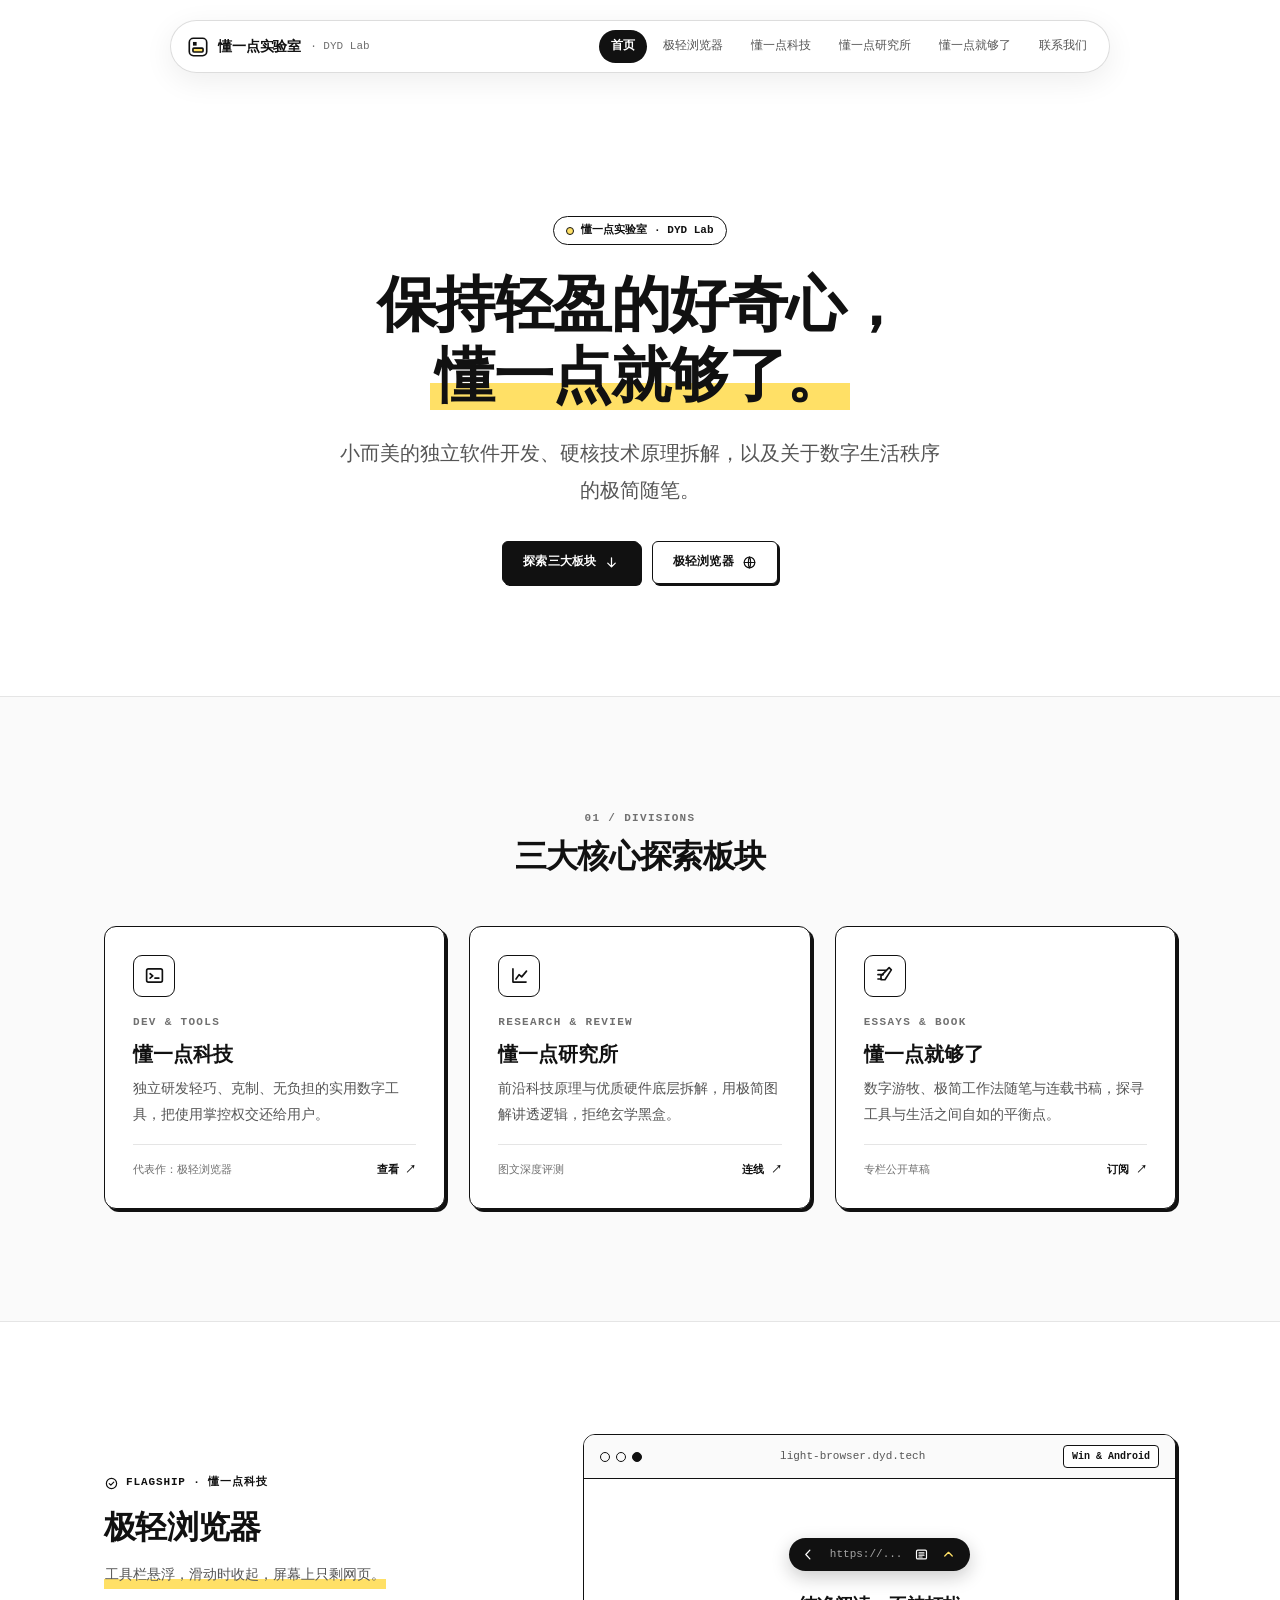
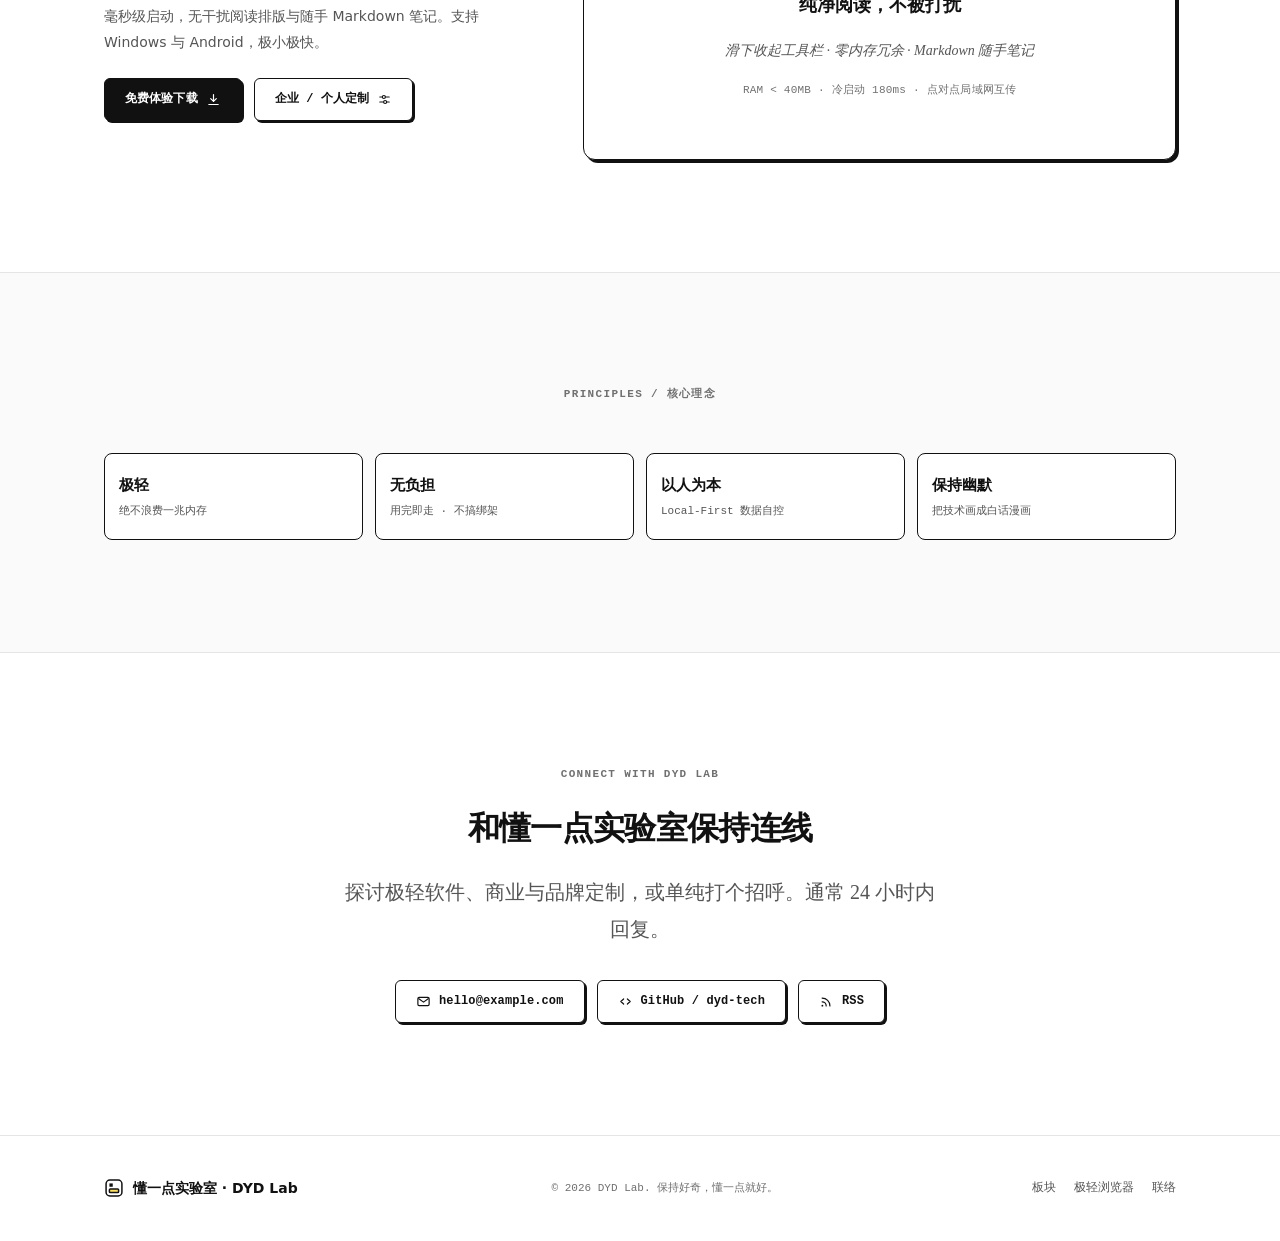
==== index.html @ 57135132 "换成 Stitch 设计的懂一点实验室首页 站名改为「懂一点实验室 · DYD Lab」，首页按墨线分格 + 硬边投影 + 荧光笔黄 重做，删掉定制接单页。原设计稿依赖 Tailwind CDN、Go" ====
<!DOCTYPE html>
<html lang="zh-CN">
<head>
<meta charset="utf-8">
<meta name="viewport" content="width=device-width, initial-scale=1">
<title>懂一点实验室 · DYD Lab</title>
<meta name="description" content="懂一点实验室（DYD Lab）：小而美的独立软件开发、技术原理拆解，以及关于数字生活秩序的极简随笔。主产品是极轻浏览器，支持 Windows 与 Android。">
<link rel="stylesheet" href="assets/style.css">
<link rel="icon" href="assets/logo.svg" type="image/svg+xml">
</head>
<body>
<a class="skip" href="#main">跳到正文</a>

<!-- 下面这些地址目前都还没有真实页面，先占位：
     · 极轻浏览器下载页（导航、卡片、下载按钮三处）
     · RSS 订阅源
     · 页脚邮箱 hello@example.com
     找到真实地址后整站替换。 -->

<header class="masthead">
  <div class="pill">
    <a class="brand" href="index.html" aria-label="懂一点实验室 首页">
      <svg viewBox="0 0 24 24" fill="none" stroke="currentColor" stroke-width="1.8" stroke-linecap="round" stroke-linejoin="round" aria-hidden="true">
        <rect x="2.5" y="2.5" width="19" height="19" rx="4.5"/>
        <rect x="6.5" y="6.5" width="4" height="4" fill="currentColor" stroke="none"/>
        <rect x="6.5" y="13.2" width="11" height="4.2" rx="1" style="fill:var(--hi)"/>
      </svg>
      <span class="name">懂一点实验室</span>
      <span class="sub">· DYD Lab</span>
    </a>
    <nav class="nav" aria-label="站内导航">
      <a href="index.html" aria-current="page">首页</a>
      <a href="#browser">极轻浏览器</a>
      <a href="#divisions">懂一点科技</a>
      <a href="#divisions">懂一点研究所</a>
      <a href="#divisions">懂一点就够了</a>
      <a href="#contact">联系我们</a>
    </nav>
  </div>
</header>

<main id="main">

  <section class="center">
    <div class="wrap wrap-narrow hero">
      <span class="tag"><span class="dot"></span>懂一点实验室 · DYD Lab</span>
      <h1>保持轻盈的好奇心，<br><span class="hi">懂一点就够了。</span></h1>
      <p class="lede">小而美的独立软件开发、硬核技术原理拆解，以及关于数字生活秩序的极简随笔。</p>
      <div class="actions">
        <a class="btn btn-ink" href="#divisions">探索三大板块
          <svg viewBox="0 0 24 24" fill="none" stroke="currentColor" stroke-width="2" stroke-linecap="round" stroke-linejoin="round" aria-hidden="true"><path d="M12 4.5v14M6 13l6 6 6-6"/></svg>
        </a>
        <a class="btn btn-line" href="#browser">极轻浏览器
          <svg viewBox="0 0 24 24" fill="none" stroke="currentColor" stroke-width="1.9" stroke-linecap="round" stroke-linejoin="round" aria-hidden="true"><circle cx="12" cy="12" r="8.5"/><path d="M3.6 12h16.8M12 3.5c2.4 2.6 2.4 14.4 0 17M12 3.5c-2.4 2.6-2.4 14.4 0 17"/></svg>
        </a>
      </div>
    </div>
  </section>

  <section class="band" id="divisions">
    <div class="wrap">
      <div class="sec-head">
        <span class="eyebrow">01 / Divisions</span>
        <h2>三大核心探索板块</h2>
      </div>
      <div class="grid3">

        <article class="panel card">
          <span class="icon">
            <svg viewBox="0 0 24 24" fill="none" stroke="currentColor" stroke-width="1.9" stroke-linecap="round" stroke-linejoin="round" aria-hidden="true"><rect x="3" y="4.5" width="18" height="15" rx="2"/><path d="M7 10l3 2.5L7 15M12.5 15h4.5"/></svg>
          </span>
          <div class="body">
            <span class="eyebrow">Dev &amp; Tools</span>
            <h3>懂一点科技</h3>
            <p>独立研发轻巧、克制、无负担的实用数字工具，把使用掌控权交还给用户。</p>
          </div>
          <div class="foot">
            <span class="who">代表作：极轻浏览器</span>
            <a href="#browser">查看 ↗</a>
          </div>
        </article>

        <article class="panel card">
          <span class="icon">
            <svg viewBox="0 0 24 24" fill="none" stroke="currentColor" stroke-width="1.9" stroke-linecap="round" stroke-linejoin="round" aria-hidden="true"><path d="M4.5 4.5v15h15"/><path d="M8 16l3.5-5 3 2.6L20 7"/></svg>
          </span>
          <div class="body">
            <span class="eyebrow">Research &amp; Review</span>
            <h3>懂一点研究所</h3>
            <p>前沿科技原理与优质硬件底层拆解，用极简图解讲透逻辑，拒绝玄学黑盒。</p>
          </div>
          <div class="foot">
            <span class="who">图文深度评测</span>
            <a href="#contact">连线 ↗</a>
          </div>
        </article>

        <article class="panel card">
          <span class="icon">
            <svg viewBox="0 0 24 24" fill="none" stroke="currentColor" stroke-width="1.9" stroke-linecap="round" stroke-linejoin="round" aria-hidden="true"><path d="M4.5 6h9M4.5 11h6M4.5 16h4"/><path d="M19.8 5.6 17.3 3.1 8 12.4v4.5h4.5z"/></svg>
          </span>
          <div class="body">
            <span class="eyebrow">Essays &amp; Book</span>
            <h3>懂一点就够了</h3>
            <p>数字游牧、极简工作法随笔与连载书稿，探寻工具与生活之间自如的平衡点。</p>
          </div>
          <div class="foot">
            <span class="who">专栏公开草稿</span>
            <a href="#contact">订阅 ↗</a>
          </div>
        </article>

      </div>
    </div>
  </section>

  <section id="browser">
    <div class="wrap split">
      <div class="copy">
        <span class="flag">
          <svg viewBox="0 0 24 24" fill="none" stroke="currentColor" stroke-width="1.9" stroke-linecap="round" stroke-linejoin="round" aria-hidden="true"><circle cx="12" cy="12" r="8.2"/><path d="m8.4 12.2 2.5 2.5 4.7-5"/></svg>
          Flagship · 懂一点科技
        </span>
        <h2>极轻浏览器</h2>
        <p class="quote hi">工具栏悬浮，滑动时收起，屏幕上只剩网页。</p>
        <!-- 占位：毫秒级启动、极小极快这些数字还没实测，等你改文案时一起定 -->
        <p>毫秒级启动，无干扰阅读排版与随手 Markdown 笔记。支持 Windows 与 Android，极小极快。</p>
        <div class="actions">
          <a class="btn btn-ink" href="#browser">免费体验下载
            <svg viewBox="0 0 24 24" fill="none" stroke="currentColor" stroke-width="1.9" stroke-linecap="round" stroke-linejoin="round" aria-hidden="true"><path d="M12 4v11M7.5 10.5 12 15l4.5-4.5M4.5 20h15"/></svg>
          </a>
          <a class="btn btn-line" href="mailto:hello@example.com?subject=%E6%9E%81%E8%BD%BB%E6%B5%8F%E8%A7%88%E5%99%A8%E5%AE%9A%E5%88%B6%E5%92%A8%E8%AF%A2">企业 / 个人定制
            <svg viewBox="0 0 24 24" fill="none" stroke="currentColor" stroke-width="1.9" stroke-linecap="round" stroke-linejoin="round" aria-hidden="true"><path d="M4.5 8h4M13.5 8h6M4.5 16h6M15.5 16h4"/><circle cx="11" cy="8" r="2.4" style="fill:var(--paper)"/><circle cx="13" cy="16" r="2.4" style="fill:var(--paper)"/></svg>
          </a>
        </div>
      </div>

      <div class="panel mock">
        <div class="mock-bar">
          <span class="dots" aria-hidden="true"><i></i><i></i><i></i></span>
          <!-- 占位：域名还没定 -->
          <span class="url">light-browser.dyd.tech</span>
          <span class="chip">Win &amp; Android</span>
        </div>
        <div class="mock-body">
          <span class="toolbar" aria-hidden="true">
            <svg viewBox="0 0 24 24" fill="none" stroke="currentColor" stroke-width="2" stroke-linecap="round" stroke-linejoin="round"><path d="M11 5 4.5 12 11 19"/></svg>
            <span class="addr">https://...</span>
            <svg viewBox="0 0 24 24" fill="none" stroke="currentColor" stroke-width="1.9" stroke-linecap="round" stroke-linejoin="round"><rect x="4" y="5" width="16" height="14" rx="2"/><path d="M8 9.5h8M8 13h8M8 16h5"/></svg>
            <svg class="up" viewBox="0 0 24 24" fill="none" stroke="currentColor" stroke-width="2" stroke-linecap="round" stroke-linejoin="round"><path d="m6 14.5 6-6 6 6"/></svg>
          </span>
          <h4>纯净阅读，不被打扰</h4>
          <p class="sub">滑下收起工具栏 · 零内存冗余 · Markdown 随手笔记</p>
          <!-- 占位：这两个数值是设计稿里带的，没实测过 -->
          <p class="stat">RAM &lt; 40MB · 冷启动 180ms · 点对点局域网互传</p>
        </div>
      </div>
    </div>
  </section>

  <section class="band" id="principles">
    <div class="wrap">
      <div class="sec-head">
        <span class="eyebrow">Principles / 核心理念</span>
      </div>
      <div class="chips">
        <div class="chip"><b>极轻</b><span>绝不浪费一兆内存</span></div>
        <div class="chip"><b>无负担</b><span>用完即走 · 不搞绑架</span></div>
        <div class="chip"><b>以人为本</b><span>Local-First 数据自控</span></div>
        <div class="chip"><b>保持幽默</b><span>把技术画成白话漫画</span></div>
      </div>
    </div>
  </section>

  <section id="contact">
    <div class="wrap wrap-narrow hero center">
      <span class="eyebrow">Connect with DYD Lab</span>
      <h2>和懂一点实验室保持连线</h2>
      <!-- 占位：24 小时回复这个承诺先别写死 -->
      <p class="lede">探讨极轻软件、商业与品牌定制，或单纯打个招呼。通常 24 小时内回复。</p>
      <div class="actions">
        <a class="btn btn-line" href="mailto:hello@example.com">
          <svg viewBox="0 0 24 24" fill="none" stroke="currentColor" stroke-width="1.9" stroke-linecap="round" stroke-linejoin="round" aria-hidden="true"><rect x="3" y="5.5" width="18" height="13" rx="2"/><path d="m4.5 7.5 7.5 5.5 7.5-5.5"/></svg>
          hello@example.com
        </a>
        <a class="btn btn-line" href="https://github.com/dyd-tech" rel="noopener" target="_blank">
          <svg viewBox="0 0 24 24" fill="none" stroke="currentColor" stroke-width="1.9" stroke-linecap="round" stroke-linejoin="round" aria-hidden="true"><path d="m9 8-4.5 4L9 16M15 8l4.5 4L15 16"/></svg>
          GitHub / dyd-tech
        </a>
        <a class="btn btn-line" href="#contact">
          <svg viewBox="0 0 24 24" fill="none" stroke="currentColor" stroke-width="1.9" stroke-linecap="round" stroke-linejoin="round" aria-hidden="true"><path d="M5 12.5a6.5 6.5 0 0 1 6.5 6.5M5 6.5A12.5 12.5 0 0 1 17.5 19"/><circle cx="5.4" cy="18.6" r="1.5" fill="currentColor" stroke="none"/></svg>
          RSS
        </a>
      </div>
    </div>
  </section>

</main>

<footer class="site-foot">
  <div class="wrap foot-line">
    <span class="who">
      <svg viewBox="0 0 24 24" fill="none" stroke="currentColor" stroke-width="1.8" stroke-linecap="round" stroke-linejoin="round" aria-hidden="true"><rect x="2.5" y="2.5" width="19" height="19" rx="4.5"/><rect x="6.5" y="6.5" width="4" height="4" fill="currentColor" stroke="none"/><rect x="6.5" y="13.2" width="11" height="4.2" rx="1" style="fill:var(--hi)"/></svg>
      懂一点实验室 · DYD Lab
    </span>
    <span class="copy">© 2026 DYD Lab. 保持好奇，懂一点就好。</span>
    <nav aria-label="页脚导航">
      <a href="#divisions">板块</a>
      <a href="#browser">极轻浏览器</a>
      <a href="#contact">联络</a>
    </nav>
  </div>
</footer>

</body>
</html>
---- assets/style.css ----
/* 懂一点实验室 · DYD Tech 全站样式。零构建、不下载字体、不用 JavaScript。
   视觉语言来自 ref/stitch_ 那版设计：墨线分格 + 硬边偏移投影 + 荧光笔黄。
   原稿用 Tailwind CDN、Google Fonts 和 Material Symbols，这里全部换成了
   系统字体和内联 SVG，因为那些外链在国内加载不出来。 */

:root {
  color-scheme: light;

  --paper: #ffffff;
  --canvas: #fafafa;
  --ink: #111111;
  --ink-2: #555555;
  --ink-3: #707070;
  --hairline: #e5e5e5;
  --hi: #ffe066;

  --sans: system-ui, -apple-system, "Segoe UI", "PingFang SC", "Hiragino Sans GB", "Microsoft YaHei", "Noto Sans CJK SC", sans-serif;
  --serif: Georgia, "Iowan Old Style", "Songti SC", "Source Han Serif SC", "Noto Serif CJK SC", SimSun, serif;
  --mono: ui-monospace, "Cascadia Mono", "SF Mono", Menlo, Consolas, "Liberation Mono", monospace;

  --gutter: 24px;
  --maxw: 1120px;
  --stroke: 1.5px;
  --sh-sm: 2px 2px 0 var(--ink);
  --sh-md: 3px 3px 0 var(--ink);
  --drop: 0 8px 30px rgba(17, 17, 17, .07);
}

@media (prefers-color-scheme: dark) {
  :root {
    color-scheme: dark;
    --paper: #101011;
    --canvas: #17181a;
    --ink: #f2f1ec;
    --ink-2: #a5a49d;
    --ink-3: #9a9892;
    --hairline: #2c2d30;
    --hi: #ffd84d;
    --drop: 0 8px 30px rgba(0, 0, 0, .55);
  }
}

*, *::before, *::after { box-sizing: border-box; }

html {
  -webkit-text-size-adjust: 100%;
  scroll-behavior: smooth;
}

body {
  margin: 0;
  background: var(--paper);
  color: var(--ink);
  font-family: var(--sans);
  font-size: 1rem;
  line-height: 1.75;
  -webkit-font-smoothing: antialiased;
}

h1, h2, h3, h4, p, ul, ol, dl, dd, figure { margin: 0; }
ul, ol { padding: 0; list-style: none; }

h1 {
  font-size: clamp(2.125rem, 7.4vw, 3.75rem);
  font-weight: 800;
  line-height: 1.18;
  letter-spacing: -.025em;
}
h2 {
  font-size: clamp(1.5rem, 3.4vw, 2rem);
  font-weight: 800;
  line-height: 1.3;
  letter-spacing: -.02em;
}
h3 { font-size: 1.25rem; font-weight: 700; line-height: 1.4; }

a { color: inherit; text-decoration: none; }
a:hover { text-decoration: underline; text-decoration-thickness: 1.5px; text-underline-offset: .18em; }

::selection { background: var(--hi); color: var(--ink); }

:focus-visible { outline: 2px solid var(--ink); outline-offset: 3px; }

.wrap {
  width: 100%;
  max-width: var(--maxw);
  margin-inline: auto;
  padding-inline: var(--gutter);
}
.wrap-narrow { max-width: 760px; }

.skip {
  position: absolute;
  left: -9999px;
  top: 16px;
  z-index: 60;
  background: var(--ink);
  color: var(--paper);
  padding: 8px 16px;
}
.skip:focus { left: 16px; }

/* 通用小标签：等宽、字号小、字距拉开，像制图时的标注 */
.eyebrow {
  font-family: var(--mono);
  font-size: .6875rem;
  font-weight: 600;
  letter-spacing: .12em;
  text-transform: uppercase;
  color: var(--ink-3);
}

/* 荧光笔：只用来标最想说的那一句 */
.hi {
  background: linear-gradient(180deg, transparent 62%, var(--hi) 62%);
  -webkit-box-decoration-break: clone;
  box-decoration-break: clone;
  padding-inline: .08em;
}

/* ---------- 悬浮胶囊导航 ---------- */
.masthead {
  position: fixed;
  top: 20px;
  left: 0;
  right: 0;
  z-index: 50;
  display: flex;
  justify-content: center;
  padding-inline: 16px;
  pointer-events: none;
}
.pill {
  pointer-events: auto;
  display: flex;
  align-items: center;
  gap: 20px;
  width: 100%;
  max-width: 940px;
  padding: 9px 10px 9px 16px;
  min-width: 0;
  border: 1px solid color-mix(in srgb, var(--ink) 14%, transparent);
  border-radius: 999px;
  background: color-mix(in srgb, var(--paper) 88%, transparent);
  -webkit-backdrop-filter: blur(12px) saturate(1.4);
  backdrop-filter: blur(12px) saturate(1.4);
  box-shadow: var(--drop);
}
.brand { display: flex; align-items: center; gap: 9px; flex: none; }
.brand svg { width: 22px; height: 22px; display: block; }
.brand .name { font-size: .875rem; font-weight: 800; letter-spacing: -.01em; white-space: nowrap; }
.brand .sub {
  font-family: var(--mono);
  font-size: .6875rem;
  color: var(--ink-3);
  white-space: nowrap;
}
.nav {
  display: flex;
  align-items: center;
  gap: 4px;
  min-width: 0;
  overflow-x: auto;
  scrollbar-width: none;
  margin-left: auto;
}
.nav::-webkit-scrollbar { display: none; }
.nav a {
  display: block;
  padding: 6px 12px;
  border-radius: 999px;
  font-family: var(--mono);
  font-size: .75rem;
  white-space: nowrap;
  color: var(--ink-2);
}
.nav a:hover { color: var(--ink); text-decoration: none; }
.nav a[aria-current="page"] {
  background: var(--ink);
  color: var(--paper);
  font-weight: 600;
}

/* ---------- 按钮 ---------- */
.btn {
  display: inline-flex;
  align-items: center;
  justify-content: center;
  gap: 8px;
  padding: 10px 20px;
  border: var(--stroke) solid var(--ink);
  border-radius: 6px;
  font-family: var(--mono);
  font-size: .75rem;
  font-weight: 700;
  letter-spacing: .01em;
  box-shadow: var(--sh-sm);
  transition: transform .15s ease, box-shadow .15s ease, background-color .15s ease;
}
.btn:hover { text-decoration: none; }
.btn svg { width: 15px; height: 15px; flex: none; }
.btn-ink { background: var(--ink); color: var(--paper); }
.btn-line { background: var(--paper); color: var(--ink); }
.btn-line:hover { background: var(--ink); color: var(--paper); }
.btn:hover { transform: translate(-1px, -1px); box-shadow: var(--sh-md); }
.btn:active { transform: translate(1px, 1px); box-shadow: 0 0 0 var(--ink); }

/* ---------- 面板与标签 ---------- */
.panel {
  border: var(--stroke) solid var(--ink);
  border-radius: 12px;
  background: var(--paper);
  box-shadow: var(--sh-md);
}
.tag {
  display: inline-flex;
  align-items: center;
  gap: 7px;
  padding: 4px 12px;
  border: 1px solid var(--ink);
  border-radius: 999px;
  background: var(--paper);
  font-family: var(--mono);
  font-size: .6875rem;
  font-weight: 700;
}
.tag .dot {
  width: 8px;
  height: 8px;
  border-radius: 50%;
  border: 1px solid var(--ink);
  background: var(--hi);
  flex: none;
}

/* ---------- 版面节奏 ---------- */
main { padding-top: 104px; }
section { padding-block: clamp(64px, 9vw, 112px); scroll-margin-top: 104px; }
.band { background: var(--canvas); border-block: 1px solid var(--hairline); }
.center { text-align: center; }
.sec-head { display: grid; gap: 8px; justify-items: center; margin-bottom: clamp(32px, 5vw, 48px); }
.sec-head p { color: var(--ink-2); max-width: 34em; }

/* ---------- 首屏 ---------- */
.hero { display: grid; gap: 24px; justify-items: center; }
.hero h1 { max-width: 18em; }
.hero .lede {
  font-family: var(--serif);
  font-size: clamp(1.0625rem, 2.4vw, 1.25rem);
  line-height: 1.85;
  color: var(--ink-2);
  max-width: 30em;
}
.actions { display: flex; flex-wrap: wrap; gap: 12px; justify-content: center; padding-top: 8px; }

/* ---------- 三大板块 ---------- */
.grid3 {
  display: grid;
  gap: 24px;
  grid-template-columns: repeat(auto-fit, minmax(260px, 1fr));
  align-items: start;
}
.card { display: flex; flex-direction: column; gap: 16px; padding: 28px; }
.card:hover { transform: translateY(-2px); transition: transform .15s ease; }
.card .icon {
  display: grid;
  place-items: center;
  width: 42px;
  height: 42px;
  border: var(--stroke) solid var(--ink);
  border-radius: 9px;
  background: var(--paper);
}
.card .icon svg { width: 21px; height: 21px; }
.card .body { display: grid; gap: 8px; }
.card .body p { font-size: .875rem; line-height: 1.85; color: var(--ink-2); }
.card .foot {
  display: flex;
  align-items: center;
  justify-content: space-between;
  gap: 12px;
  padding-top: 16px;
  border-top: 1px solid var(--hairline);
  font-family: var(--mono);
  font-size: .6875rem;
}
.card .foot .who { color: var(--ink-3); }
.card .foot a { font-weight: 700; }

/* ---------- 极轻浏览器 ---------- */
.split {
  display: grid;
  gap: clamp(32px, 5vw, 56px);
  align-items: center;
  grid-template-columns: minmax(0, 5fr) minmax(0, 7fr);
}
@media (max-width: 56rem) { .split { grid-template-columns: minmax(0, 1fr); } }
.split .copy { display: grid; gap: 14px; justify-items: start; }
.split .flag {
  display: inline-flex;
  align-items: center;
  gap: 7px;
  font-family: var(--mono);
  font-size: .6875rem;
  font-weight: 700;
  letter-spacing: .08em;
  text-transform: uppercase;
  color: var(--ink);
}
.split .flag svg { width: 15px; height: 15px; }
.split .copy p { font-size: .875rem; line-height: 1.9; color: var(--ink-2); }
.split .quote {
  font-family: var(--serif);
  font-size: 1.0625rem;
  font-weight: 500;
  line-height: 1.8;
  color: var(--ink);
}

/* 浏览器示意图：顶部标题栏 + 中间那条悬浮工具栏 */
.mock { overflow: hidden; }
.mock-bar {
  display: flex;
  align-items: center;
  justify-content: space-between;
  gap: 12px;
  padding: 10px 16px;
  background: var(--canvas);
  border-bottom: var(--stroke) solid var(--ink);
}
.mock-bar .dots { display: flex; gap: 6px; flex: none; }
.mock-bar .dots i {
  width: 10px;
  height: 10px;
  border-radius: 50%;
  border: 1px solid var(--ink);
}
.mock-bar .dots i:last-child { background: var(--ink); }
.mock-bar .url { font-family: var(--mono); font-size: .6875rem; color: var(--ink-2); }
.mock-bar .chip {
  padding: 2px 8px;
  border: 1px solid var(--ink);
  border-radius: 4px;
  font-family: var(--mono);
  font-size: .625rem;
  font-weight: 700;
  white-space: nowrap;
}
.mock-body {
  display: grid;
  gap: 18px;
  justify-items: center;
  align-content: center;
  min-height: 280px;
  padding: 40px 24px;
  text-align: center;
}
.mock-body.short { min-height: 190px; padding-block: 32px; }
.toolbar {
  display: inline-flex;
  align-items: center;
  gap: 12px;
  padding: 7px 14px;
  border-radius: 999px;
  background: var(--ink);
  color: var(--paper);
  box-shadow: 0 6px 18px rgba(17, 17, 17, .22);
}
.toolbar svg { width: 15px; height: 15px; flex: none; }
.toolbar .addr { font-family: var(--mono); font-size: .6875rem; color: color-mix(in srgb, var(--paper) 62%, var(--ink)); }
.toolbar .up { color: var(--hi); }
.mock-body h4 { font-size: 1.125rem; font-weight: 800; }
.mock-body .sub { font-family: var(--serif); font-style: italic; font-size: .875rem; color: var(--ink-2); }
.mock-body .stat { font-family: var(--mono); font-size: .6875rem; color: var(--ink-3); letter-spacing: .02em; }

/* ---------- 理念 ---------- */
.chips {
  display: grid;
  gap: 12px;
  grid-template-columns: repeat(auto-fit, minmax(150px, 1fr));
}
.chip {
  display: grid;
  gap: 4px;
  padding: 18px 14px;
  border: 1px solid var(--ink);
  border-radius: 8px;
  background: var(--paper);
  transition: border-color .15s ease, box-shadow .15s ease;
}
.chip:hover { box-shadow: var(--sh-sm); }
.chip b { font-size: .9375rem; font-weight: 800; }
.chip span { font-family: var(--mono); font-size: .6875rem; color: var(--ink-2); }

/* ---------- 页脚 ---------- */
.site-foot { border-top: 1px solid var(--hairline); padding-block: 40px; }
.foot-line {
  display: flex;
  align-items: center;
  justify-content: space-between;
  flex-wrap: wrap;
  gap: 16px 24px;
}
.foot-line .who { display: flex; align-items: center; gap: 9px; font-size: .875rem; font-weight: 700; }
.foot-line .who svg { width: 20px; height: 20px; }
.foot-line .copy { font-family: var(--mono); font-size: .6875rem; color: var(--ink-3); }
.foot-line nav { display: flex; gap: 18px; font-family: var(--mono); font-size: .75rem; }
.foot-line nav a { color: var(--ink-2); }
.foot-line nav a:hover { color: var(--ink); }

/* ---------- 404 ---------- */
.lost { display: grid; gap: 24px; justify-items: center; min-height: calc(100vh - 200px); align-content: center; }
.lost .code {
  font-size: clamp(4rem, 20vw, 9rem);
  font-weight: 800;
  line-height: .9;
  letter-spacing: -.05em;
}

@media (max-width: 40rem) {
  .brand .sub { display: none; }
  main { padding-top: 92px; }
  section { scroll-margin-top: 92px; }
}

@media (prefers-reduced-motion: reduce) {
  html { scroll-behavior: auto; }
  *, *::before, *::after {
    transition-duration: .01ms !important;
    animation-duration: .01ms !important;
  }
  .btn:hover, .btn:active { transform: none; }
  .card:hover { transform: none; }
}
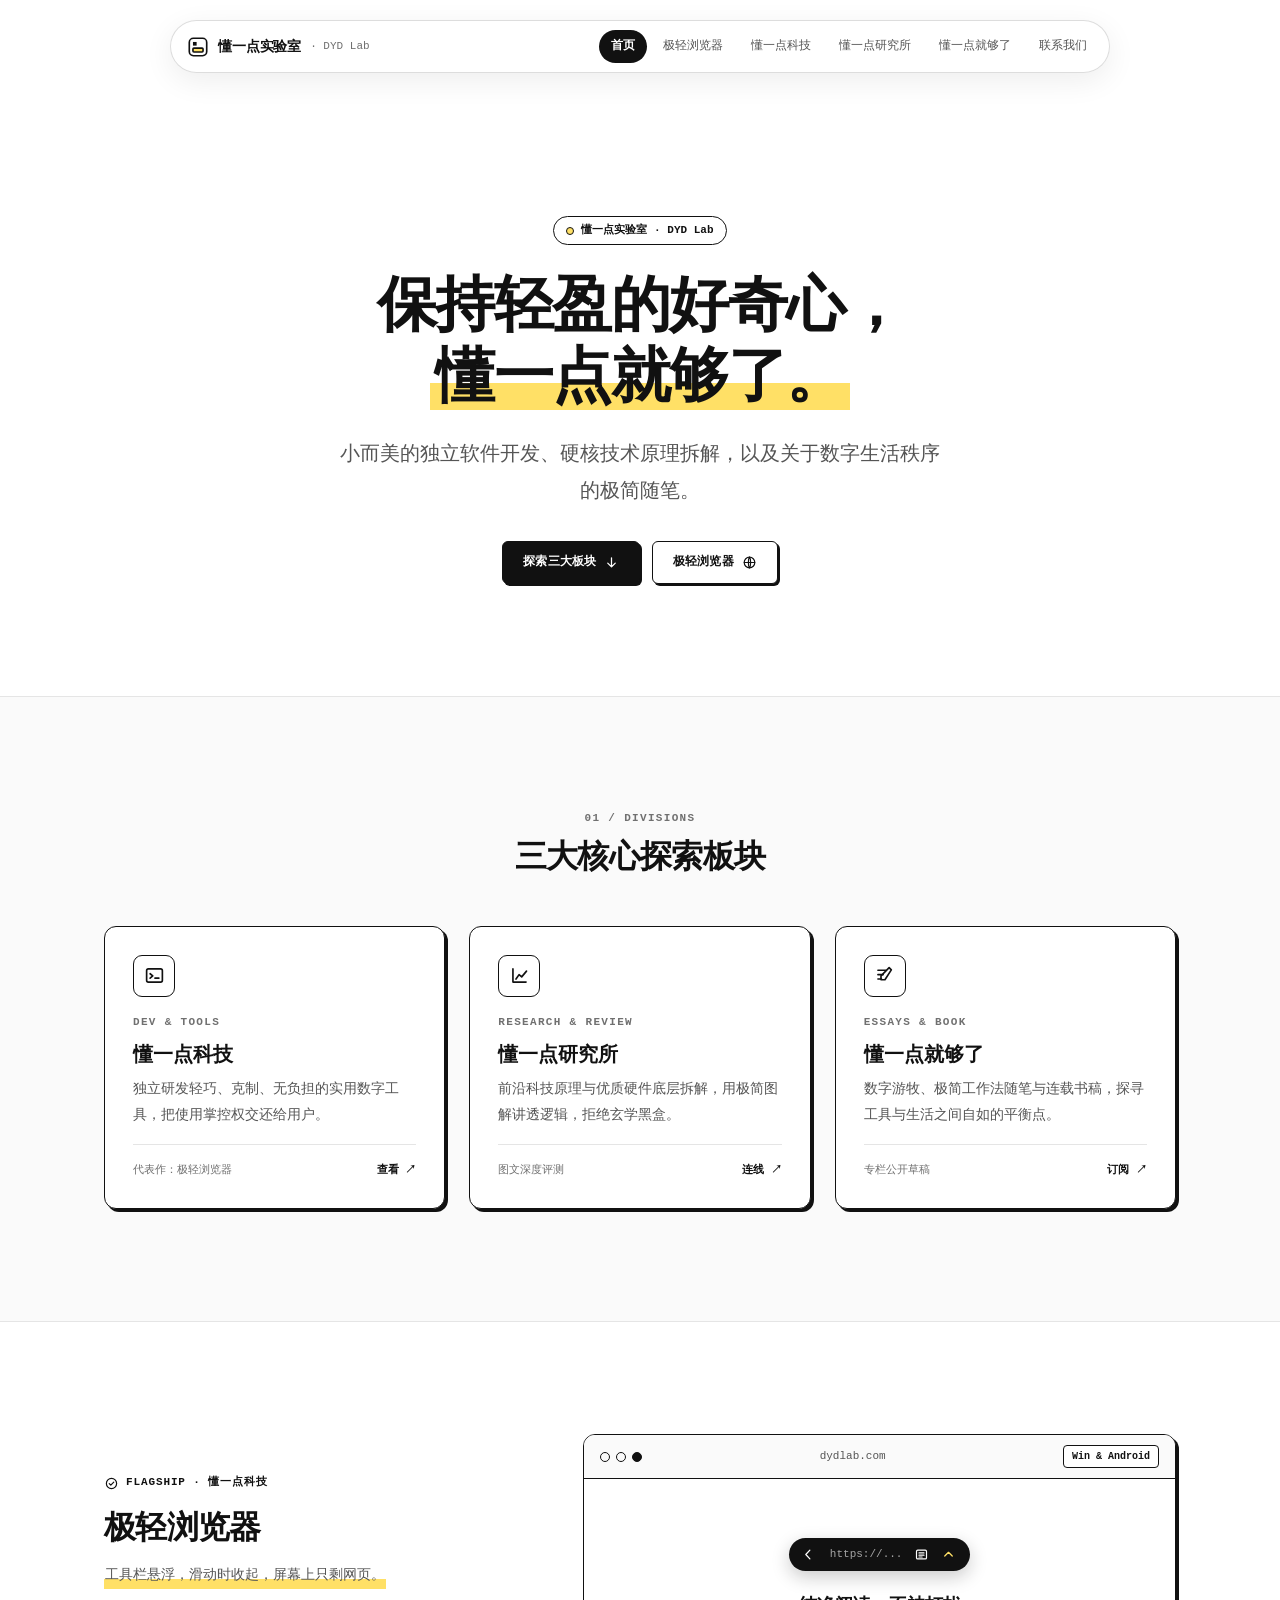
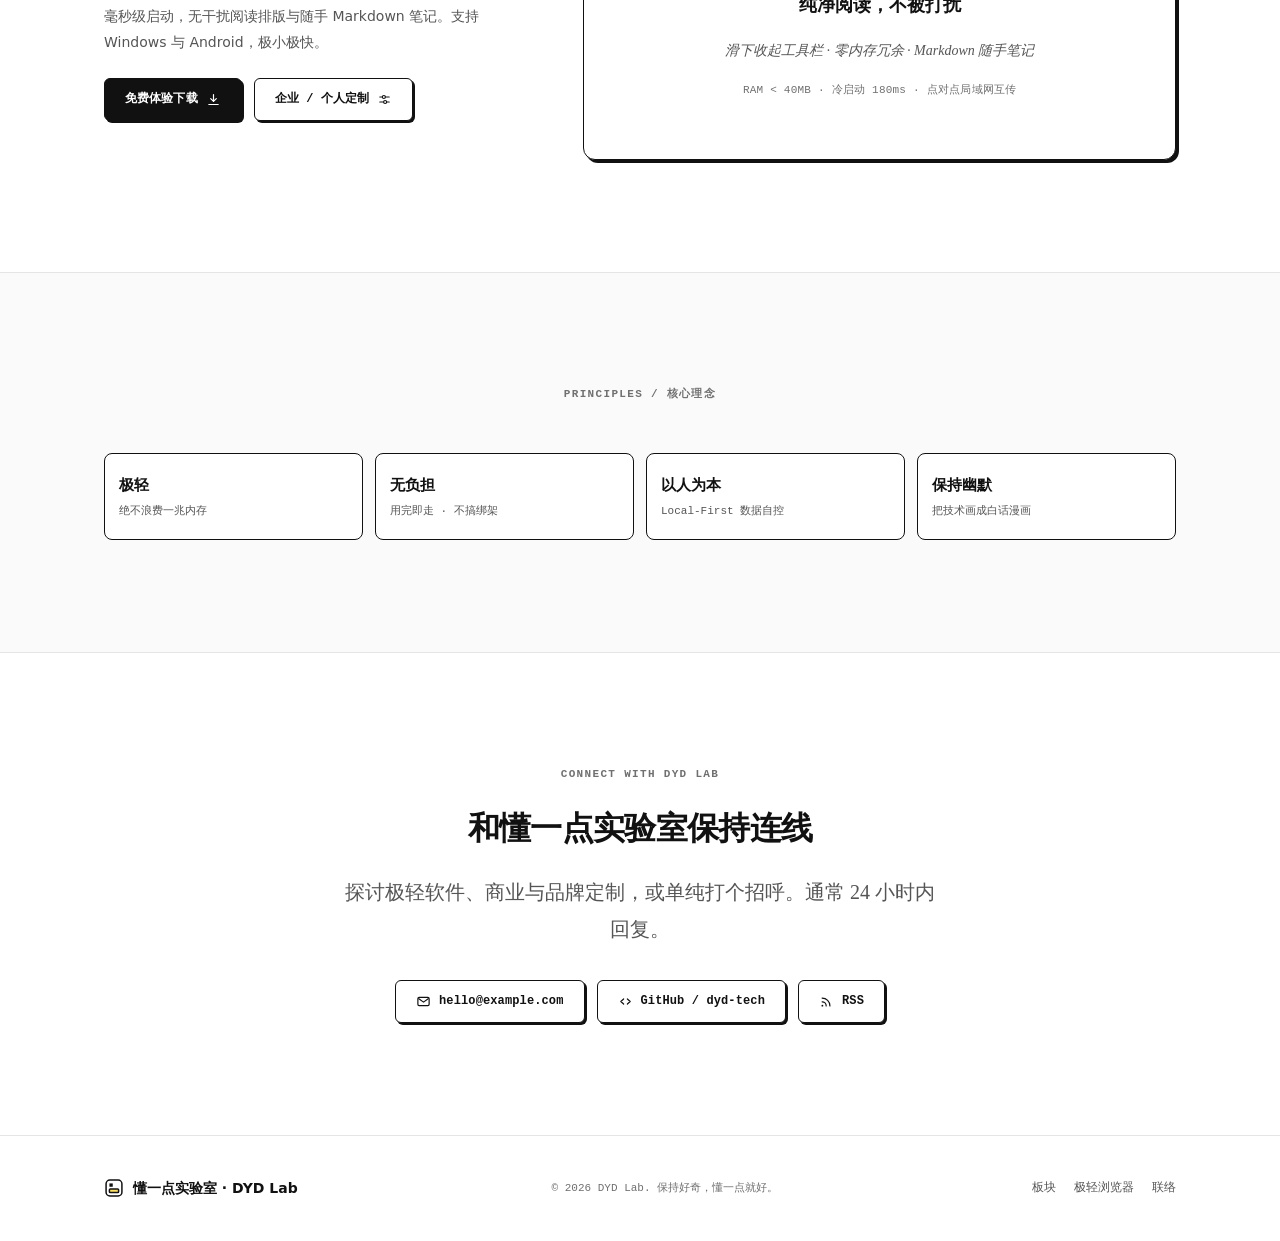
==== commit 56c5d06f: "极轻浏览器链接指向 dydlab.com 产品页，补上站点规范地址 产品页已上线，导航、首屏按钮、板块卡片、下载按钮和 404 里的占位锚点 换成真实地址；示意图地址栏改用 dydlab.com。" ====
--- a/index.html
+++ b/index.html
@@ -6,13 +6,13 @@
 <title>懂一点实验室 · DYD Lab</title>
 <meta name="description" content="懂一点实验室（DYD Lab）：小而美的独立软件开发、技术原理拆解，以及关于数字生活秩序的极简随笔。主产品是极轻浏览器，支持 Windows 与 Android。">
 <link rel="stylesheet" href="assets/style.css">
+<link rel="canonical" href="https://dydlab.com/">
 <link rel="icon" href="assets/logo.svg" type="image/svg+xml">
 </head>
 <body>
 <a class="skip" href="#main">跳到正文</a>
 
-<!-- 下面这些地址目前都还没有真实页面，先占位：
-     · 极轻浏览器下载页（导航、卡片、下载按钮三处）
+<!-- 下面这些地址目前还没有真实页面，先占位：
      · RSS 订阅源
      · 页脚邮箱 hello@example.com
      找到真实地址后整站替换。 -->
@@ -30,7 +30,7 @@
     </a>
     <nav class="nav" aria-label="站内导航">
       <a href="index.html" aria-current="page">首页</a>
-      <a href="#browser">极轻浏览器</a>
+      <a href="https://dydlab.com/superlight-browser/">极轻浏览器</a>
       <a href="#divisions">懂一点科技</a>
       <a href="#divisions">懂一点研究所</a>
       <a href="#divisions">懂一点就够了</a>
@@ -50,7 +50,7 @@
         <a class="btn btn-ink" href="#divisions">探索三大板块
           <svg viewBox="0 0 24 24" fill="none" stroke="currentColor" stroke-width="2" stroke-linecap="round" stroke-linejoin="round" aria-hidden="true"><path d="M12 4.5v14M6 13l6 6 6-6"/></svg>
         </a>
-        <a class="btn btn-line" href="#browser">极轻浏览器
+        <a class="btn btn-line" href="https://dydlab.com/superlight-browser/">极轻浏览器
           <svg viewBox="0 0 24 24" fill="none" stroke="currentColor" stroke-width="1.9" stroke-linecap="round" stroke-linejoin="round" aria-hidden="true"><circle cx="12" cy="12" r="8.5"/><path d="M3.6 12h16.8M12 3.5c2.4 2.6 2.4 14.4 0 17M12 3.5c-2.4 2.6-2.4 14.4 0 17"/></svg>
         </a>
       </div>
@@ -76,7 +76,7 @@
           </div>
           <div class="foot">
             <span class="who">代表作：极轻浏览器</span>
-            <a href="#browser">查看 ↗</a>
+            <a href="https://dydlab.com/superlight-browser/">查看 ↗</a>
           </div>
         </article>
 
@@ -126,7 +126,7 @@
         <!-- 占位：毫秒级启动、极小极快这些数字还没实测，等你改文案时一起定 -->
         <p>毫秒级启动，无干扰阅读排版与随手 Markdown 笔记。支持 Windows 与 Android，极小极快。</p>
         <div class="actions">
-          <a class="btn btn-ink" href="#browser">免费体验下载
+          <a class="btn btn-ink" href="https://dydlab.com/superlight-browser/">免费体验下载
             <svg viewBox="0 0 24 24" fill="none" stroke="currentColor" stroke-width="1.9" stroke-linecap="round" stroke-linejoin="round" aria-hidden="true"><path d="M12 4v11M7.5 10.5 12 15l4.5-4.5M4.5 20h15"/></svg>
           </a>
           <a class="btn btn-line" href="mailto:hello@example.com?subject=%E6%9E%81%E8%BD%BB%E6%B5%8F%E8%A7%88%E5%99%A8%E5%AE%9A%E5%88%B6%E5%92%A8%E8%AF%A2">企业 / 个人定制
@@ -138,8 +138,7 @@
       <div class="panel mock">
         <div class="mock-bar">
           <span class="dots" aria-hidden="true"><i></i><i></i><i></i></span>
-          <!-- 占位：域名还没定 -->
-          <span class="url">light-browser.dyd.tech</span>
+          <span class="url">dydlab.com</span>
           <span class="chip">Win &amp; Android</span>
         </div>
         <div class="mock-body">
@@ -206,7 +205,7 @@
     <span class="copy">© 2026 DYD Lab. 保持好奇，懂一点就好。</span>
     <nav aria-label="页脚导航">
       <a href="#divisions">板块</a>
-      <a href="#browser">极轻浏览器</a>
+      <a href="https://dydlab.com/superlight-browser/">极轻浏览器</a>
       <a href="#contact">联络</a>
     </nav>
   </div>
